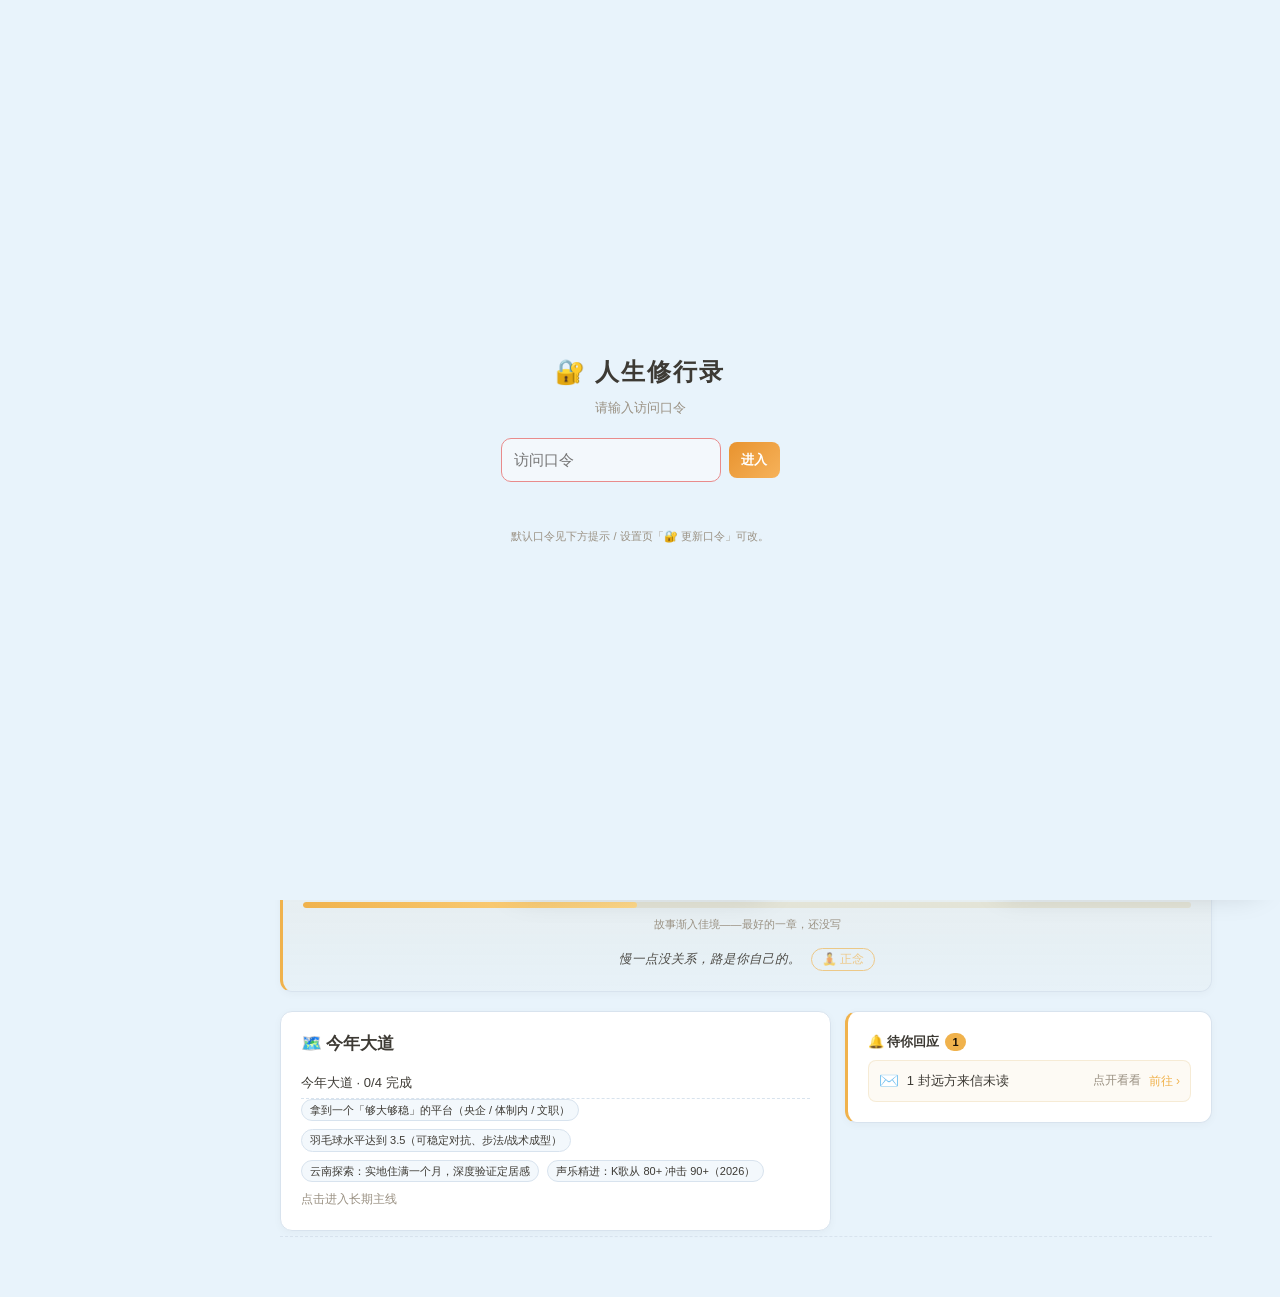
==== deploy/index.html @ 308db27c "Display weekly NPC commissions in compact responsive columns" ====
<!DOCTYPE html>
<html lang="zh-CN">
<head>
<meta charset="UTF-8">
<meta name="viewport" content="width=device-width, initial-scale=1.0">
<title>人生修行录 · v6.10.5</title>
<link rel="stylesheet" href="assets/life-rpg.css?v=20260923-botanical">
<link rel="stylesheet" href="assets/experience.css?v=20261028-npc-grid">
<link rel="stylesheet" href="assets/settings.css?v=20261028-npc-grid">
<link rel="stylesheet" href="assets/clarity.css?v=20261028-npc-grid">
<link rel="stylesheet" href="assets/hierarchy.css?v=20261028-npc-grid">
<link rel="stylesheet" href="assets/priority.css?v=20261028-npc-grid">
<link rel="stylesheet" href="assets/lightweight.css?v=20261028-npc-grid">
<link rel="stylesheet" href="assets/refinement.css?v=20261028-npc-grid">
<link rel="stylesheet" href="assets/goals.css?v=20261028-npc-grid">
<link rel="stylesheet" href="assets/exploration.css?v=20261028-npc-grid">
</head>
<body>
<div class="layout">
  <aside class="sidebar">
    <div class="brand">
      <div class="brand-t">人生修行录<span>v6.10.5 · 生活复利</span></div>
    </div>
    <nav class="nav">
      <a class="navitem cur" data-page="dashboard" onclick="showPage('dashboard')">🏠 仪表盘</a>
      <a class="navitem tt-main" data-page="action" onclick="showPage('action')">🎯 短期任务<span class="nav-badge" id="navBadge-short"></span></a>
      <a class="navitem" data-page="longterm" onclick="showPage('longterm')">🧭 长期主线</a>
      <a class="navitem" data-page="energy" onclick="showPage('energy')">🔋 精力恢复</a>
      <a class="navitem" data-page="growth" onclick="showPage('growth')">🌳 修行成长<span class="nav-badge" id="navBadge-growth"></span></a>
      <a class="navitem" data-page="journey" onclick="showPage('journey')">🧚 角色设定</a>
      <a class="navitem" data-page="ledger" onclick="showPage('ledger')">💰 钱庄</a>
      <a class="navitem" data-page="map" onclick="showPage('map')">👣 旅行脚印<span class="nav-badge" id="navBadge-map"></span></a>
      <a class="navitem" data-page="data" onclick="showPage('data')">⚙️ 数据设置</a>
    </nav>
  </aside>
  <main class="content">

                        <!-- ===== 仪表盘 ===== -->
    <div class="page active dash-grid" id="page-dashboard">
  <div class="dash-row hero-row" style="grid-template-columns:1.4fr 1fr">
    <div class="panel hero dash-card" data-dash-id="journey" onclick="showPage('journey')">
        <div class="hero-top">
          <img class="avatar hero-avatar" id="heroAvatar" src="[data-uri]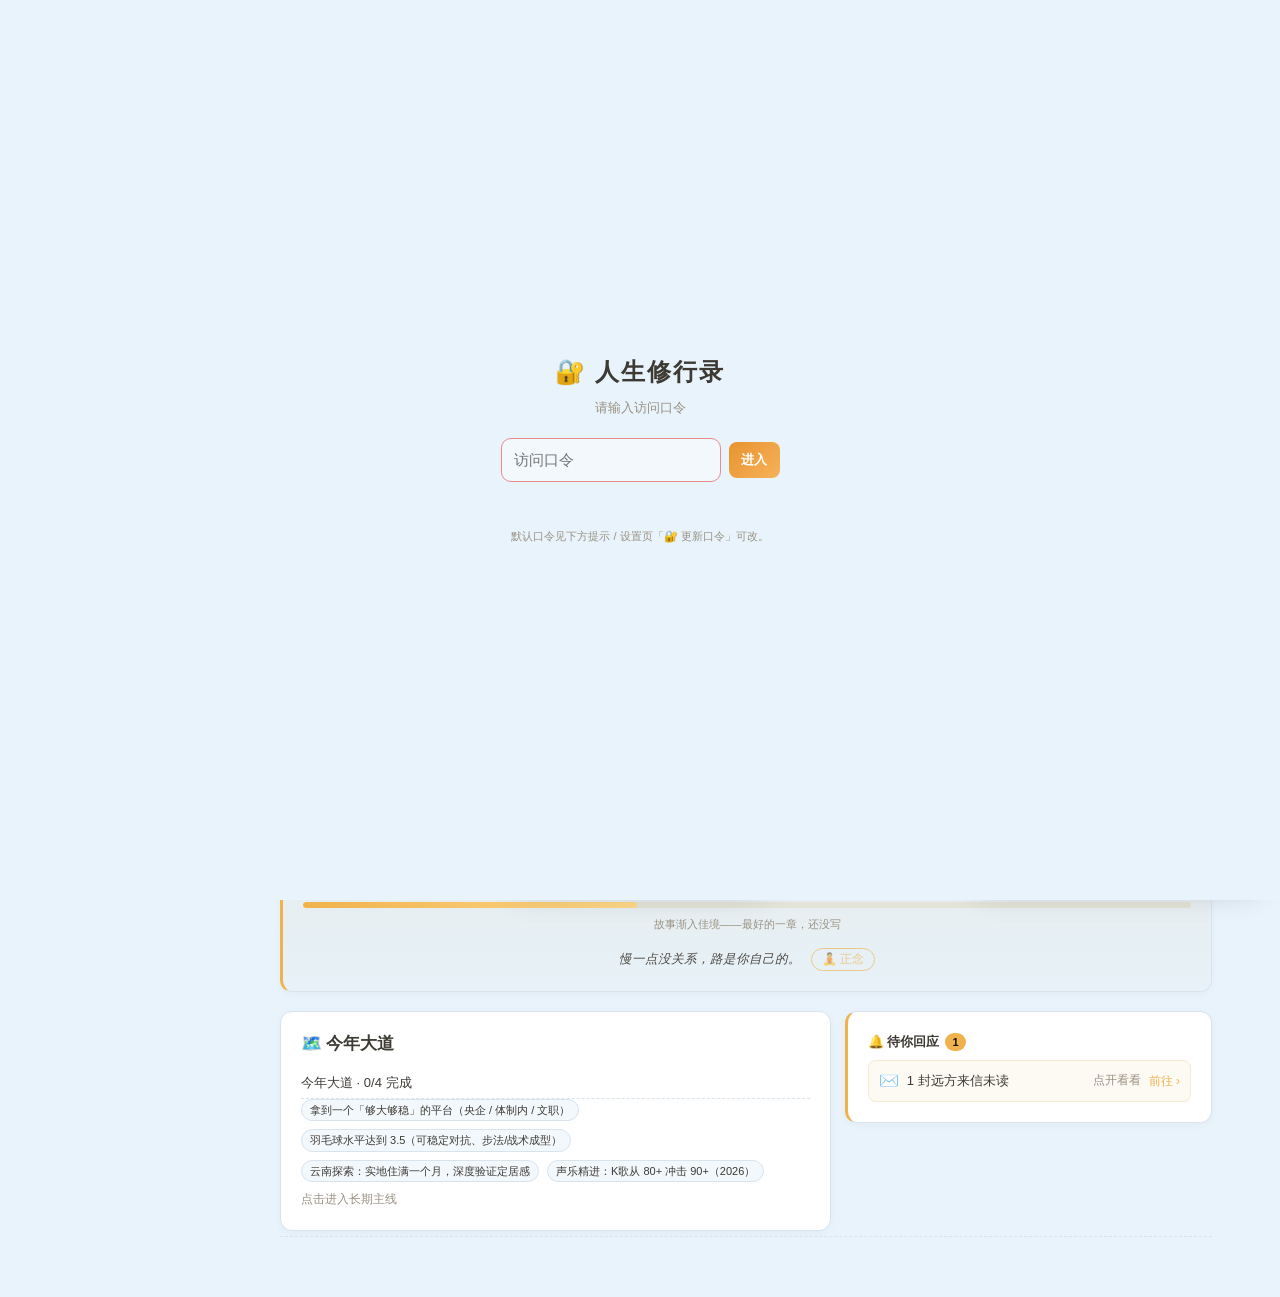
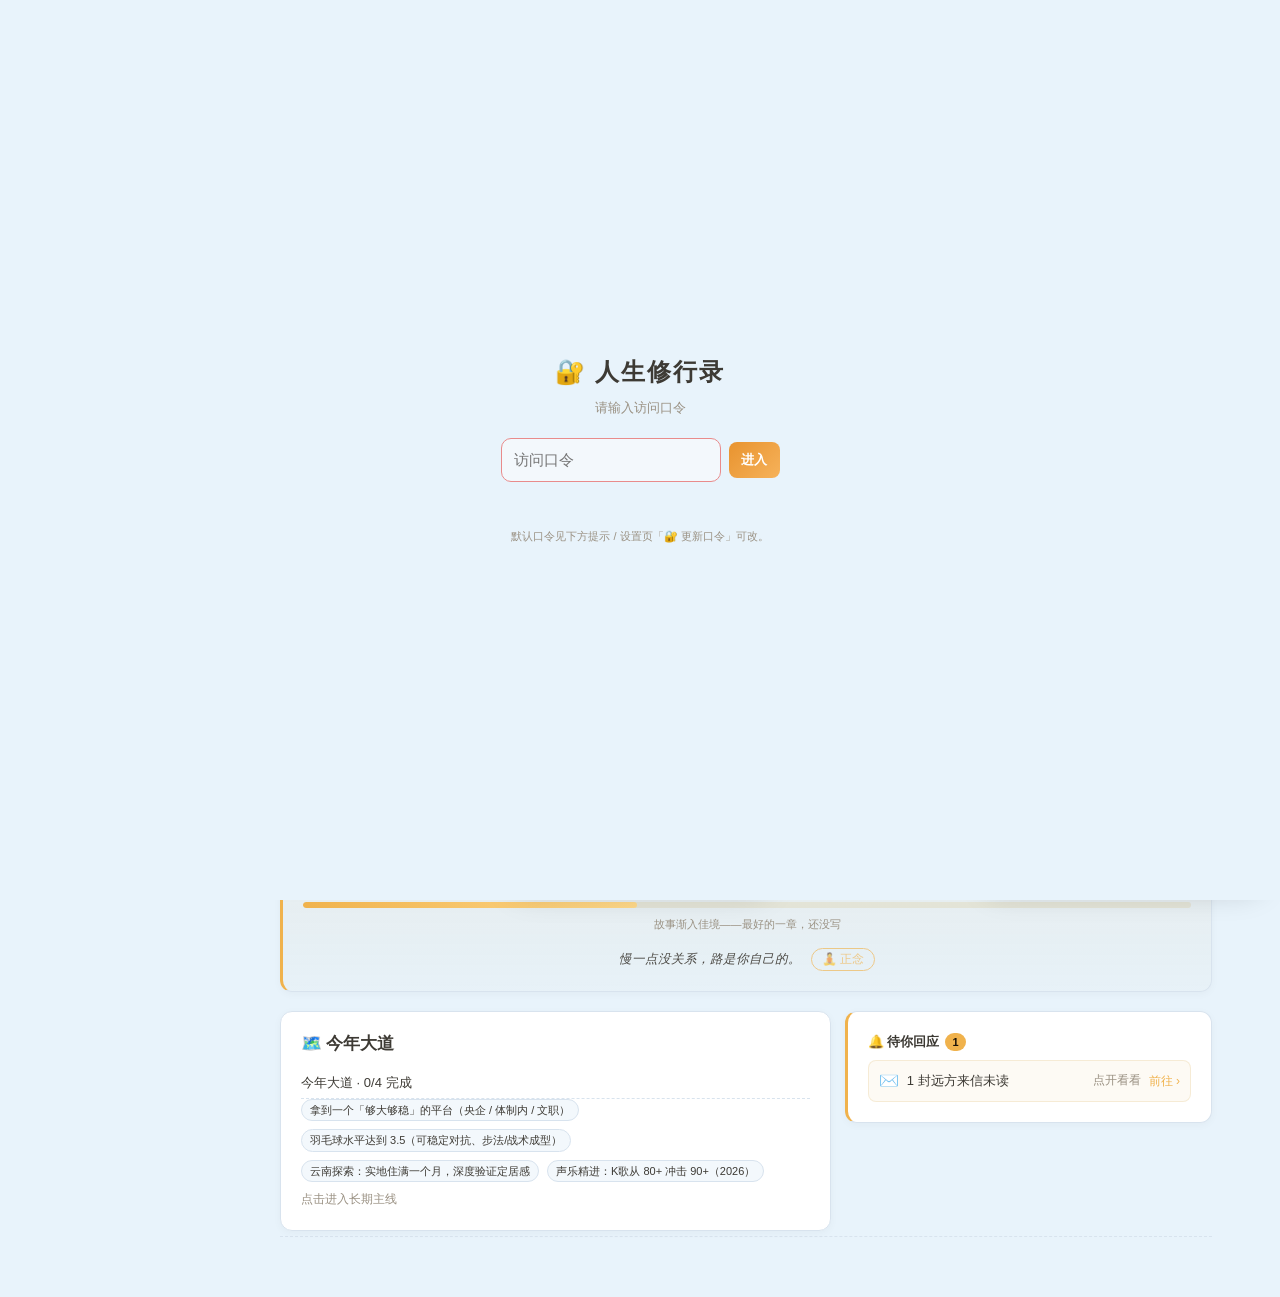
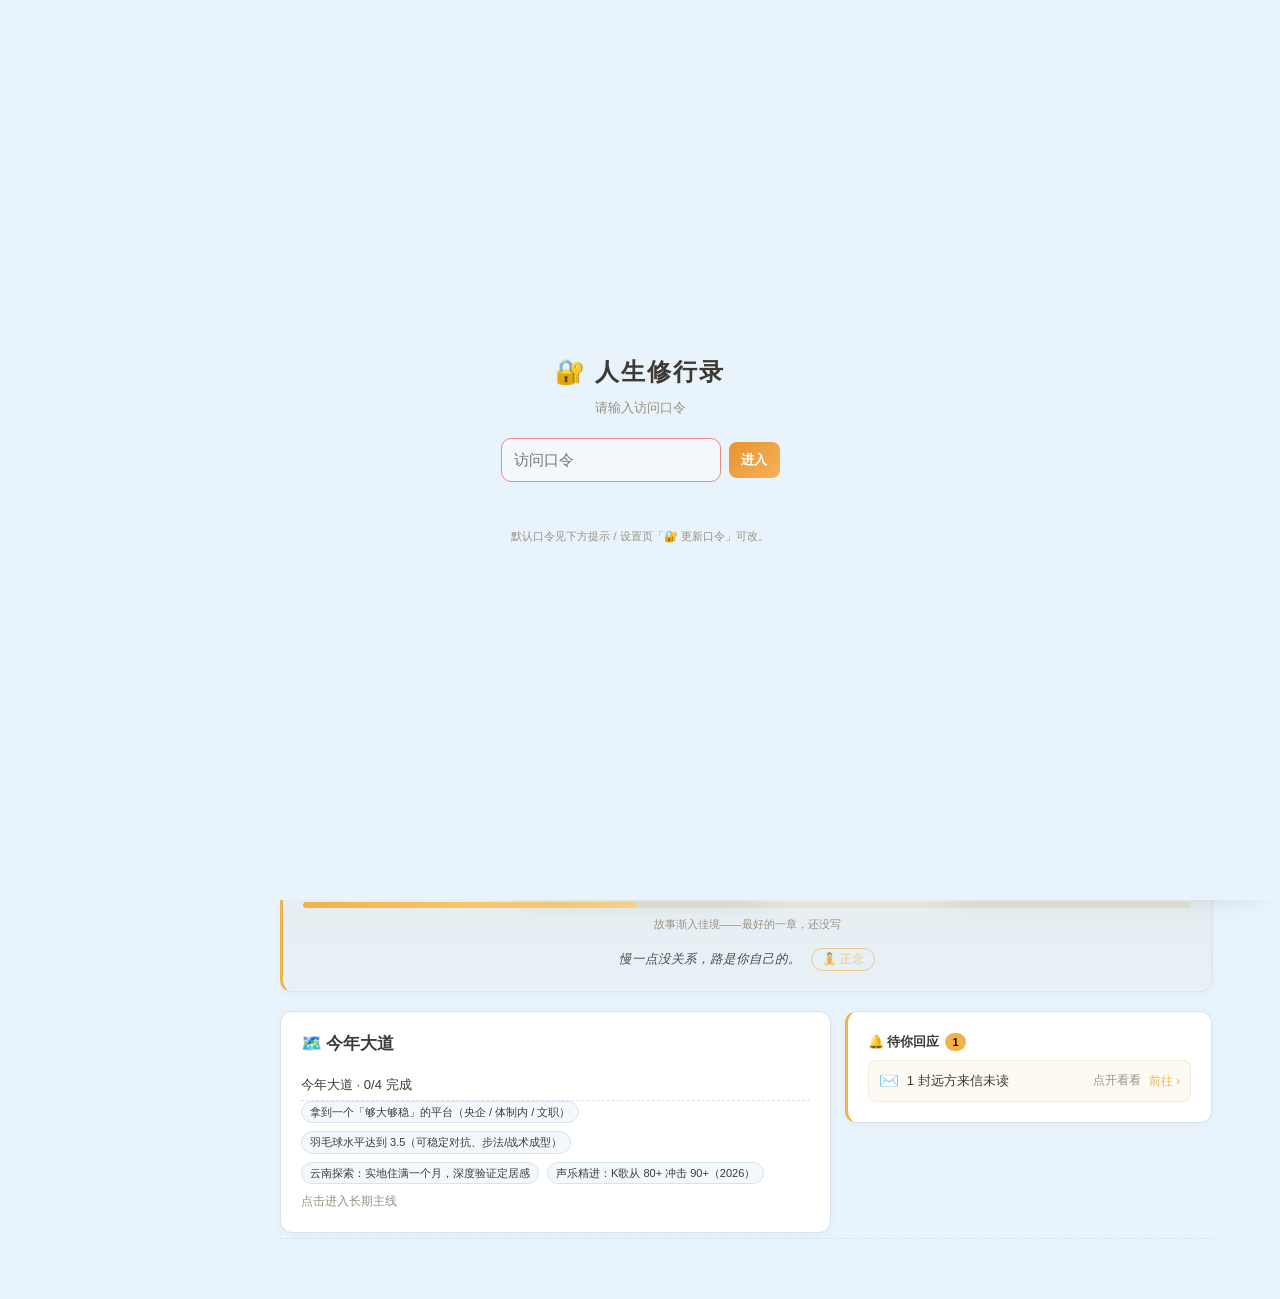
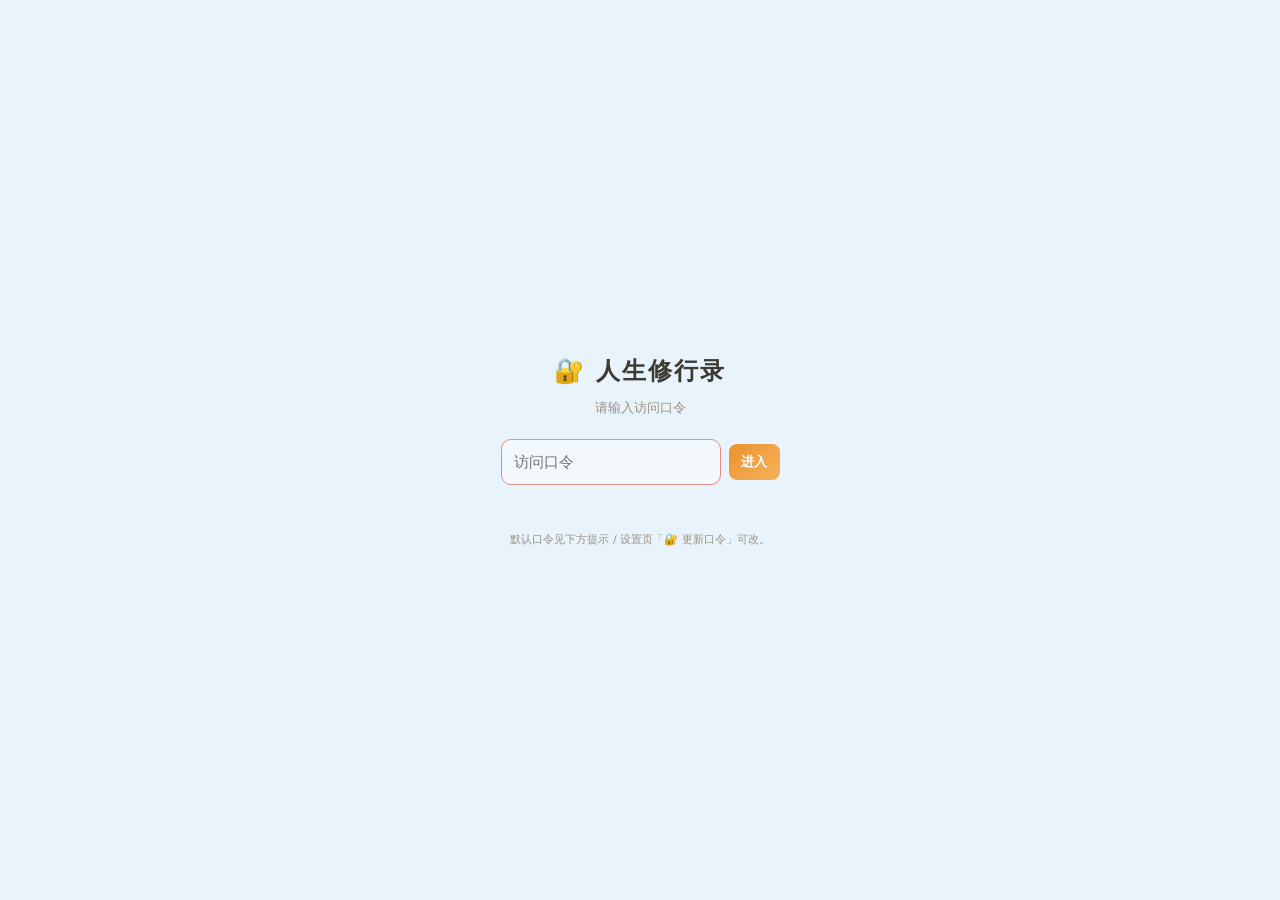
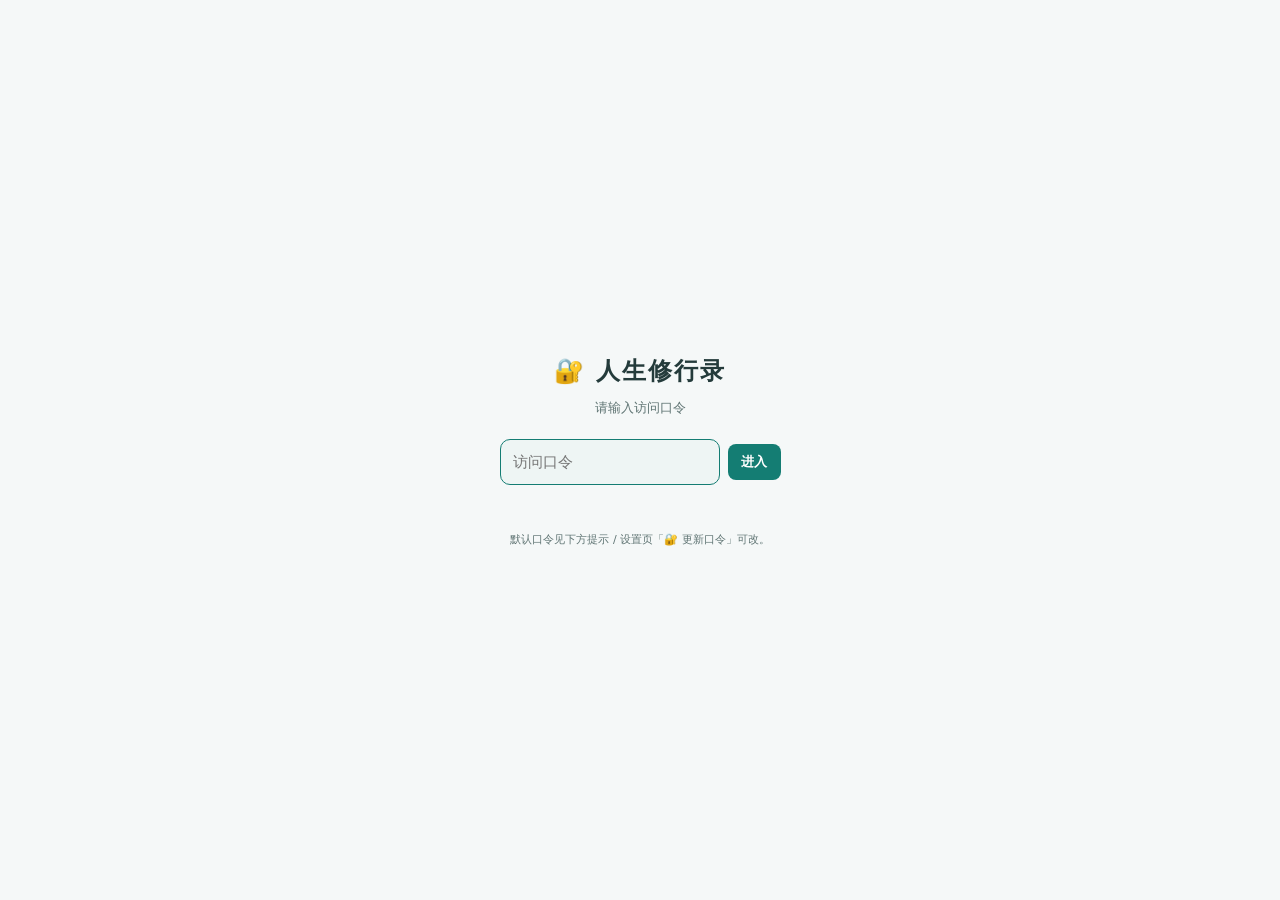
